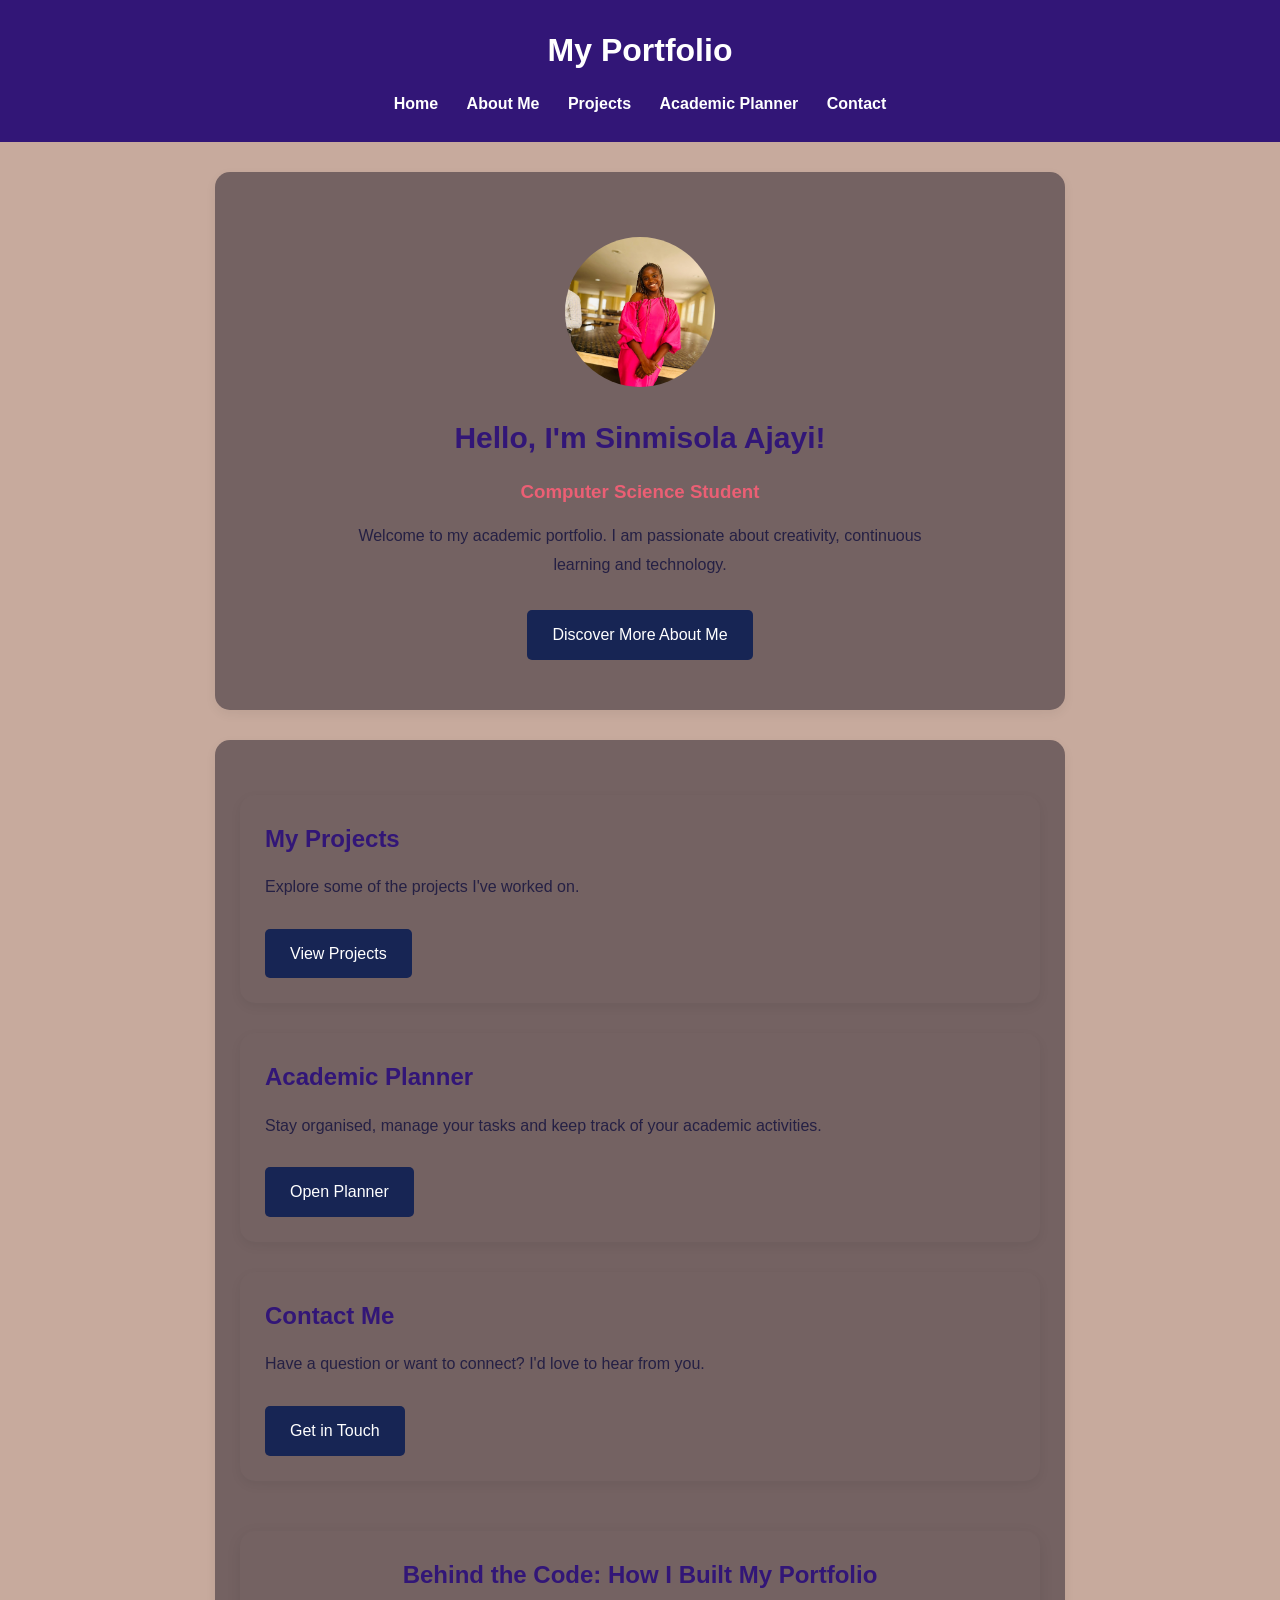
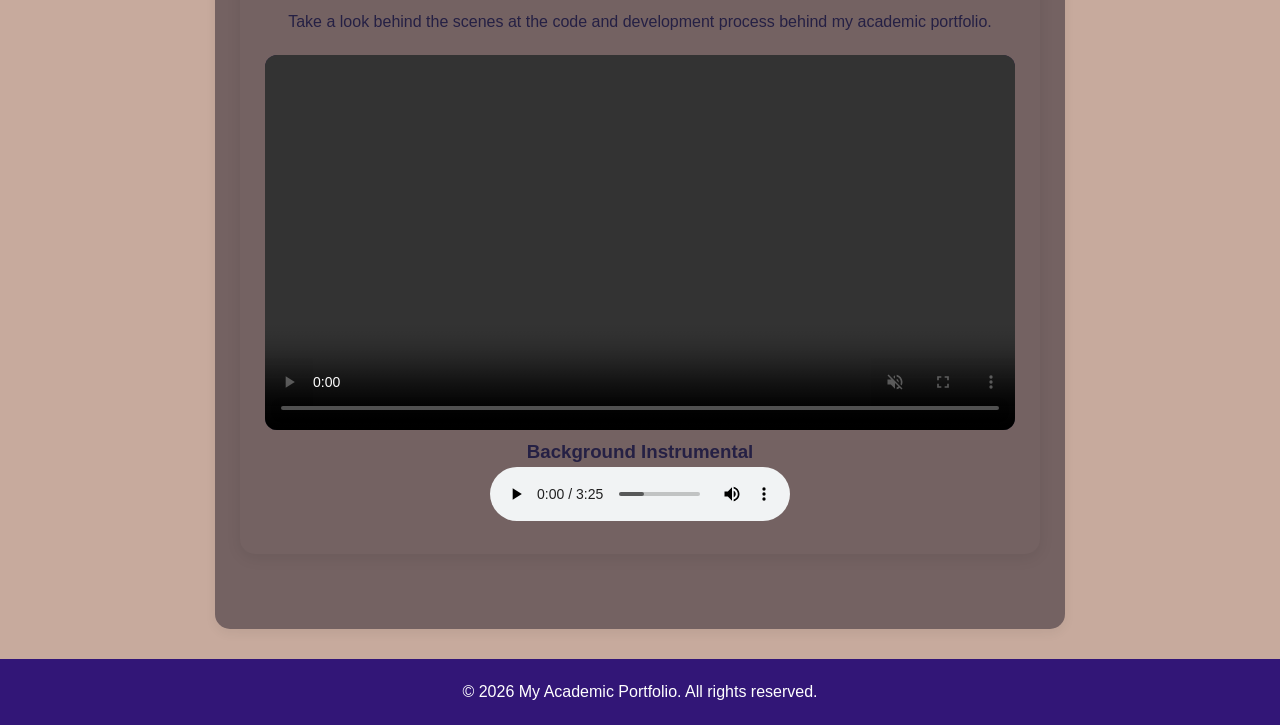
==== index.html @ 98735dd1 "Add files via upload Upload personal academic portfolio website" ====
<!DOCTYPE html>
<html lang="en">
    <head>
        <meta charset="UTF-8">
        <meta name="viewport" content="width=device-width, initial-scale=1.0">
        <title>My Academic Portfolio</title>
        <link rel="stylesheet" href="style.css">
    </head>
    <body>
        <header>
            <h1>My Portfolio</h1>
            <nav>
                <a href="index.html">Home</a>
                <a href="about.html">About Me</a>
                <a href="projects.html">Projects</a>
                <a href="planner.html">Academic Planner</a>
                <a href="contact.html">Contact</a>
            </nav>
        </header>
        <main>
            <section class="hero">
                <img src="images/profile.jpeg" alt="My profile picture">
                <h2>Hello, I'm Sinmisola Ajayi!</h2>
                <h3>Computer Science Student</h3>
                <p>
                    Welcome to my academic portfolio.
                    I am passionate about creativity, continuous learning and technology.
                </p>
                <a href="about.html" class="btn">Discover More About Me</a>
            </section>

            <section>
    <section>
    <h2>My Projects</h2>
    <p>Explore some of the projects I've worked on.</p>
    <a href="projects.html" class="btn">View Projects</a>
</section>

<section>
    <h2>Academic Planner</h2>
    <p>Stay organised, manage your tasks and keep track of your academic activities.</p>
    <a href="planner.html" class="btn">Open Planner</a>
</section>

<section>
    <h2>Contact Me</h2>
    <p>Have a question or want to connect? I'd love to hear from you.</p>
    <a href="contact.html" class="btn">Get in Touch</a>
</section>

            <section class="media-section">
    <h2>Behind the Code: How I Built My Portfolio</h2>

    <p>
        Take a look behind the scenes at the code and development process behind my academic portfolio.
    </p>

    <video controls muted width="100%">
        <source src="videos/video.mp4" type="video/mp4">
        Your browser does not support video playback.
    </video>

    <h3>Background Instrumental</h3>

<audio controls>
    <source src="audio/music.mp3" type="audio/mpeg">
    Your browser does not support audio playback.
</audio>

</section>

        </main>

        <footer>
            <p>&copy; 2026 My Academic Portfolio. All rights reserved.</p>
        </footer>
    </body>
</html>
---- style.css ----
/* General page styling */

:root {
    --primary: #321677;
    --secondary: #eb5f74;
    --accent: #ffbe55;
    --background: #c7aa9d;
    --dark: #252044;
    --white: #746262;
}

* {
    margin: 0;
    padding: 0;
    box-sizing: border-box;
}

body {
    font-family: Arial, sans-serif;
    background-color: var(--background);
    color: var(--dark);
    line-height: 1.6;
}

/* Header styling */

header {
    background-color: var(--primary);
    color: white;
    padding: 25px;
    text-align: center;
}

header h1 {
    margin-bottom: 15px;
}

/* Navigation styling */

nav a {
    color: white;
    text-decoration: none;
    margin: 0 12px;
    font-weight: bold;
}

nav a:hover {
    color: #93c5fd;
}

/* Main content styling */

main {
    width: 85%;
    margin: 30px auto;
}

section {
    background-color: white;
    padding: 30px;
    margin-bottom: 20px;
    border-radius: 10px;
}

/* Hero section */

.hero {
    text-align: center;
    padding: 50px 20px;
}

.hero img {
    width: 150px;
    height: 150px;
    border-radius: 50%;
    object-fit: cover;
    margin-bottom: 20px;
}

.hero h2 {
    color: var(--primary);
    font-size: 30px;
}

.hero h3 {
    color: var(--secondary);
    margin: 10px 0;
}

.hero p {
    max-width: 600px;
    margin: 15px auto;
}

.btn {
    display: inline-block;
    background-color: #172554;
    color: white;
    padding: 12px 25px;
    text-decoration: none;
    border-radius: 5px;
    margin-top: 15px;
}

.btn:hover {
    background-color: #4f46e5;
}

/* About page styling */

section ul {
    padding-left: 25px;
}

section li {
    margin-bottom: 10px;
}

section img {
    border-radius: 15px;
    margin: 15px 0;
}

/* About Me page improvements */

section h2 {
    color: var(--primary);
    margin-bottom: 15px;
}

section p {
    margin-bottom: 12px;
}

section li {
    padding: 5px;
}

section li::marker {
    color: var(--secondary);
}

/* Projects page */

.projects-container {
    display: grid;
    grid-template-columns: repeat(3, 1fr);
    gap: 20px;
}

.project-card {
    background-color: var(--white);
    padding: 25px;
    border-radius: 15px;
    border: 2px solid #eee5ff;
    transition: transform 0.3s ease;
}

.project-card h3 {
    color: var(--primary);
    margin-bottom: 15px;
}

.project-card p {
    margin-bottom: 20px;
}

.project-card a {
    display: inline-block;
    background-color: var(--secondary);
    color: white;
    text-decoration: none;
    padding: 10px 18px;
    border-radius: 8px;
}

.project-card:hover {
    transform: translateY(-8px);
    box-shadow: 0 8px 20px rgba(0, 0, 0, 0.15);
}

@media (max-width: 768px) {

    .projects-container {
        grid-template-columns: 1fr;
    }

    nav a {
        display: inline-block;
        margin: 5px;
    }

    main {
        width: 95%;
    }

}

/* Academic Planner */

.planner-input {
    display: flex;
    gap: 10px;
    margin: 25px 0;
}

.planner-input input {
    flex: 1;
    padding: 12px;
    border: 2px solid #eee5ff;
    border-radius: 8px;
    font-size: 16px;
}

.planner-input button {
    background-color: var(--primary);
    color: white;
    border: none;
    padding: 12px 20px;
    border-radius: 8px;
    cursor: pointer;
}

.planner-input button:hover {
    background-color: var(--secondary);
}

#taskList {
    list-style: none;
}

#taskList li {
    background-color: #fff0f3;
    padding: 15px;
    margin-bottom: 10px;
    border-radius: 8px;
}

/* Completed tasks */

.completed {
    text-decoration: line-through;
    opacity: 0.5;
    background-color: #d1fae5 !important;
}

.delete-btn {
    background-color: #ff6b81;
    color: white;
    border: none;
    padding: 7px 12px;
    border-radius: 5px;
    cursor: pointer;
    margin-left: 15px;
}

.delete-btn:hover {
    background-color: #e63950;
}

/* Contact form styling */

#contactForm {
    display: flex;
    flex-direction: column;
    gap: 12px;
    margin-top: 25px;
}

#contactForm input,
#contactForm textarea {
    padding: 12px;
    border: 2px solid #eee5ff;
    border-radius: 8px;
    font-size: 15px;
    font-family: Arial, sans-serif;
}

#contactForm textarea {
    min-height: 120px;
    resize: vertical;
}

#contactForm button {
    background-color: var(--primary);
    color: white;
    border: none;
    padding: 14px;
    border-radius: 8px;
    cursor: pointer;
    font-size: 16px;
}

#contactForm button:hover {
    background-color: var(--secondary);
}

/* Footer styling */

footer {
    background-color: var(--primary);
    color: white;
    text-align: center;
    padding: 20px;
}

/* Mobile responsiveness */

@media (max-width: 600px) {

    header h1 {
        font-size: 28px;
    }

    nav {
        display: flex;
        flex-direction: column;
        align-items: center;
        gap: 12px;
    }

    nav a {
        font-size: 16px;
    }

}

/* Academic timetable styling */

.timetable {
    margin: 40px auto;
    padding: 20px;
    max-width: 900px;
}

.timetable h2 {
    text-align: center;
    color: var(--primary);
    margin-bottom: 20px;
}

.timetable table {
    width: 100%;
    border-collapse: collapse;
    background-color: var(--white);
}

.timetable th,
.timetable td {
    border: 1px solid #ddd;
    padding: 15px;
    text-align: center;
}

.timetable th {
    background-color: var(--primary);
    color: white;
}

.timetable tr:nth-child(even) {
    background-color: var(--background);
}

.timetable tr:hover {
    background-color: #f0eaff;
}

/* Button hover effects */

button,
.btn {
    transition: all 0.3s ease;
}

button:hover,
.btn:hover {
    transform: translateY(-3px);
    opacity: 0.85;
}

/* Navigation hover effect */

nav a {
    transition: color 0.3s ease;
}

nav a:hover {
    color: var(--secondary);
}

/* Heading animation */

@keyframes fadeIn {
    from {
        opacity: 0;
        transform: translateY(20px);
    }

    to {
        opacity: 1;
        transform: translateY(0);
    }
}

.hero h2 {
    animation: fadeIn 1.2s ease-in-out;
}

/* Task checkbox styling */

#taskList li {
    display: flex;
    align-items: center;
    gap: 12px;
}

#taskList input[type="checkbox"] {
    width: 18px;
    height: 18px;
    cursor: pointer;
    accent-color: var(--primary);
    flex-shrink: 0;
}

#taskList li span {
    flex: 1;
}

#taskList li.completed span {
    text-decoration: line-through;
    opacity: 0.6;
}

/* Multimedia section */

.media-section {
    max-width: 800px;
    margin: 50px auto;
    padding: 25px;
    text-align: center;
    background-color: var(--white);
    border-radius: 15px;
    box-shadow: 0 4px 15px rgba(0, 0, 0, 0.08);
}

.media-section h2 {
    color: var(--primary);
    margin-bottom: 15px;
}

.media-section p {
    margin-bottom: 20px;
    line-height: 1.6;
}

.media-section video {
    width: 100%;
    max-height: 450px;
    border-radius: 12px;
    background-color: var(--dark);
}

.project-card img {
    width: 100%;
    height: 200px;
    object-fit: cover;
    border-radius: 10px;
    margin-bottom: 15px;
}

.project-preview {
    text-align: center;
    margin: 30px auto;
    max-width: 850px;
}

.project-preview img {
    width: 100%;
    height: auto;
    border-radius: 15px;
    box-shadow: 0 5px 15px rgba(0, 0, 0, 0.12);
}

.project-preview {
    text-align: center;
    margin: 30px auto;
    max-width: 850px;
}

.project-preview img {
    width: 100%;
    height: auto;
    border-radius: 15px;
    box-shadow: 0 5px 15px rgba(0, 0, 0, 0.12);
}

main section {
    max-width: 850px;
    margin: 30px auto;
    padding: 25px;
    background-color: var(--white);
    border-radius: 15px;
    box-shadow: 0 4px 12px rgba(0, 0, 0, 0.06);
}

main section h2 {
    color: var(--primary);
    margin-bottom: 15px;
}

main section p,
main section li {
    line-height: 1.8;
}
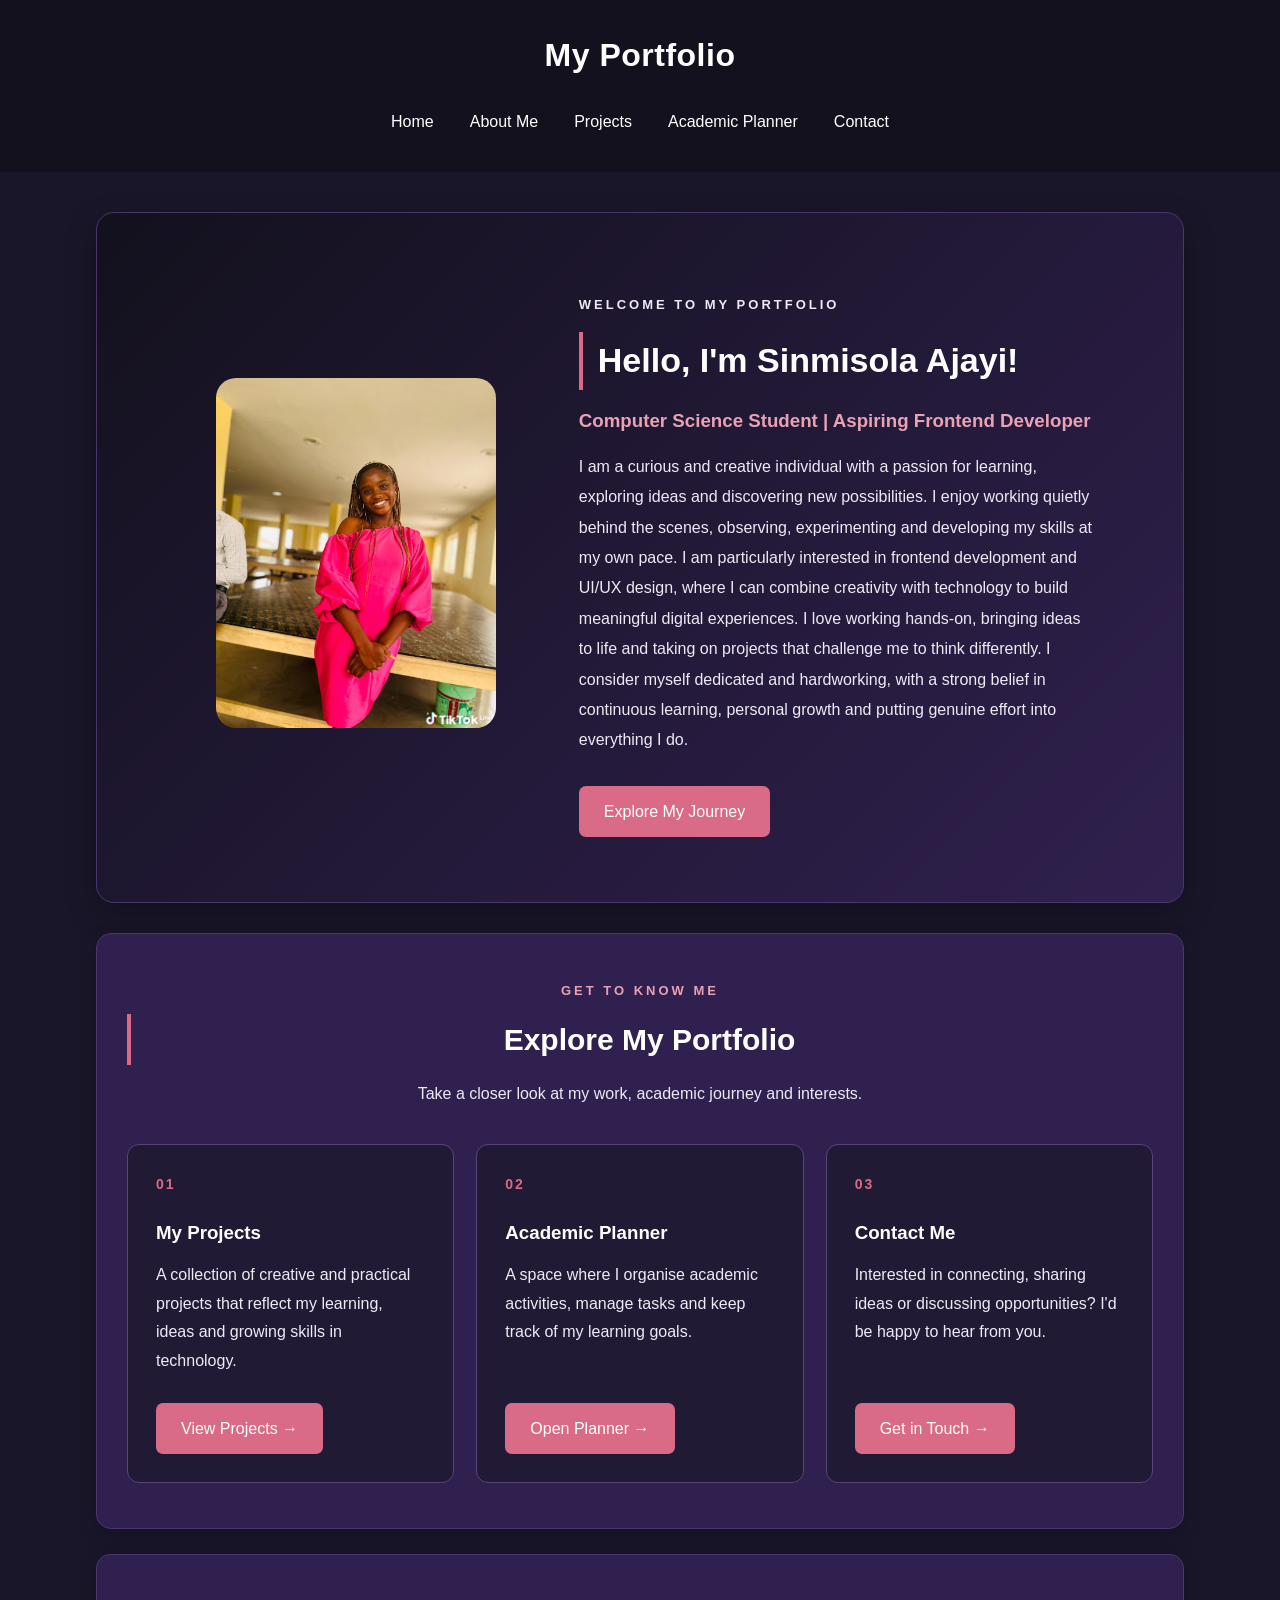
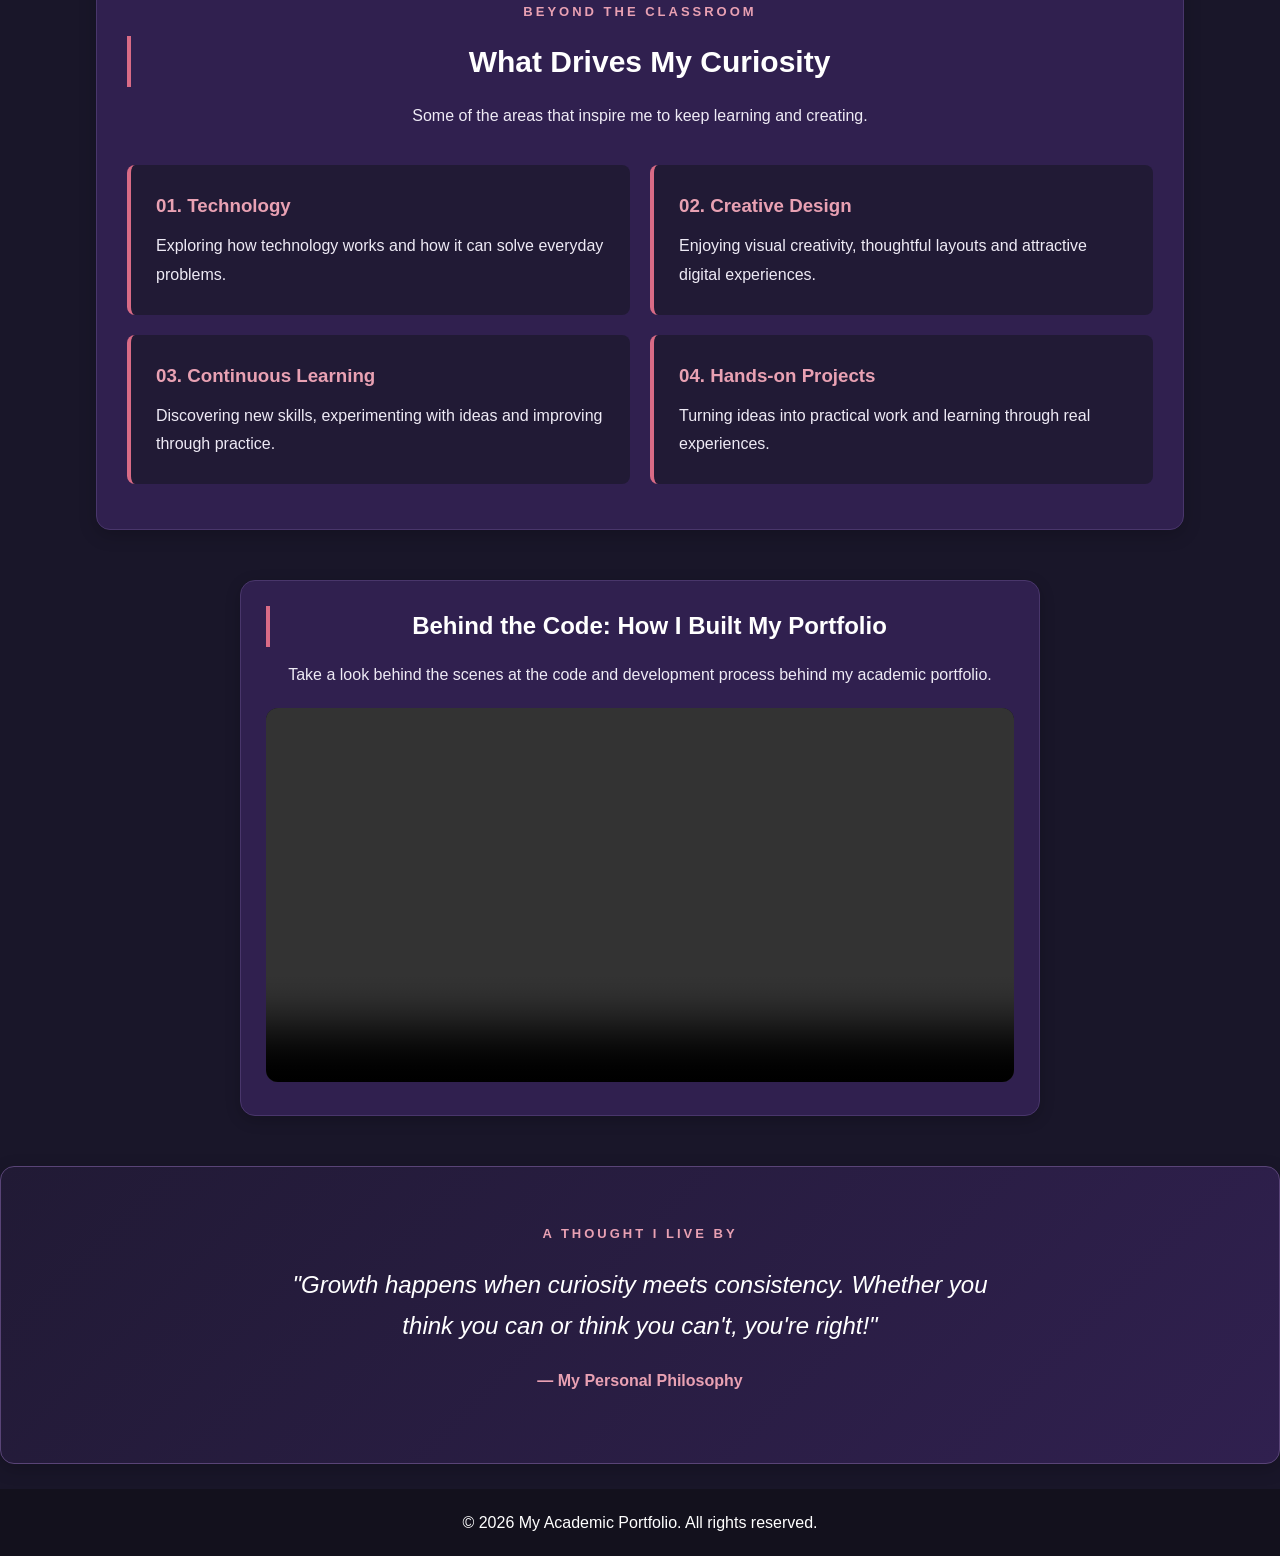
==== commit 20885b8d: "Add files via upload" ====
--- a/index.html
+++ b/index.html
@@ -18,34 +18,109 @@
             </nav>
         </header>
         <main>
-            <section class="hero">
-                <img src="images/profile.jpeg" alt="My profile picture">
-                <h2>Hello, I'm Sinmisola Ajayi!</h2>
-                <h3>Computer Science Student</h3>
-                <p>
-                    Welcome to my academic portfolio.
-                    I am passionate about creativity, continuous learning and technology.
-                </p>
-                <a href="about.html" class="btn">Discover More About Me</a>
-            </section>
+            
+<section class="hero">
+    <div class="hero-image">
+        <img src="images/profile.jpeg" alt="Profile picture of Sinmisola Ajayi">
+    </div>
 
-            <section>
-    <section>
-    <h2>My Projects</h2>
-    <p>Explore some of the projects I've worked on.</p>
-    <a href="projects.html" class="btn">View Projects</a>
+    <div class="hero-content">
+        <p class="intro-label">WELCOME TO MY PORTFOLIO</p>
+
+        <h2>Hello, I'm Sinmisola Ajayi!</h2>
+
+        <h3>Computer Science Student | Aspiring Frontend Developer</h3>
+
+        <p>
+            I am a curious and creative individual with a passion for learning,
+            exploring ideas and discovering new possibilities. I enjoy working
+            quietly behind the scenes, observing, experimenting and developing
+            my skills at my own pace. I am particularly interested in frontend
+            development and UI/UX design, where I can combine creativity with
+            technology to build meaningful digital experiences. I love working
+            hands-on, bringing ideas to life and taking on projects that
+            challenge me to think differently. I consider myself dedicated
+            and hardworking, with a strong belief in continuous learning,
+            personal growth and putting genuine effort into everything I do.
+        </p>
+
+        <a href="about.html" class="btn">Explore My Journey</a>
+    </div>
 </section>
 
-<section>
-    <h2>Academic Planner</h2>
-    <p>Stay organised, manage your tasks and keep track of your academic activities.</p>
-    <a href="planner.html" class="btn">Open Planner</a>
+
+<section class="discover-section">
+    <div class="section-heading">
+        <p class="intro-label">GET TO KNOW ME</p>
+        <h2>Explore My Portfolio</h2>
+        <p>Take a closer look at my work, academic journey and interests.</p>
+    </div>
+
+    <div class="discover-container">
+
+        <div class="discover-card">
+            <span class="card-number">01</span>
+            <h3>My Projects</h3>
+            <p>
+                A collection of creative and practical projects that reflect
+                my learning, ideas and growing skills in technology.
+            </p>
+            <a href="projects.html" class="btn">View Projects →</a>
+        </div>
+
+        <div class="discover-card">
+            <span class="card-number">02</span>
+            <h3>Academic Planner</h3>
+            <p>
+                A space where I organise academic activities, manage tasks
+                and keep track of my learning goals.
+            </p>
+            <a href="planner.html" class="btn">Open Planner →</a>
+        </div>
+
+        <div class="discover-card">
+            <span class="card-number">03</span>
+            <h3>Contact Me</h3>
+            <p>
+                Interested in connecting, sharing ideas or discussing
+                opportunities? I'd be happy to hear from you.
+            </p>
+            <a href="contact.html" class="btn">Get in Touch →</a>
+        </div>
+
+    </div>
 </section>
 
-<section>
-    <h2>Contact Me</h2>
-    <p>Have a question or want to connect? I'd love to hear from you.</p>
-    <a href="contact.html" class="btn">Get in Touch</a>
+<section class="interests-section">
+    <div class="section-heading">
+        <p class="intro-label">BEYOND THE CLASSROOM</p>
+        <h2>What Drives My Curiosity</h2>
+        <p>Some of the areas that inspire me to keep learning and creating.</p>
+    </div>
+
+    <div class="interests-container">
+
+        <div class="interest-item">
+            <h3>01. Technology</h3>
+            <p>Exploring how technology works and how it can solve everyday problems.</p>
+        </div>
+
+        <div class="interest-item">
+            <h3>02. Creative Design</h3>
+            <p>Enjoying visual creativity, thoughtful layouts and attractive digital experiences.</p>
+        </div>
+
+        <div class="interest-item">
+            <h3>03. Continuous Learning</h3>
+            <p>Discovering new skills, experimenting with ideas and improving through practice.</p>
+        </div>
+
+        <div class="interest-item">
+            <h3>04. Hands-on Projects</h3>
+            <p>Turning ideas into practical work and learning through real experiences.</p>
+        </div>
+
+    </div>
 </section>
 
             <section class="media-section">
@@ -60,16 +135,19 @@
         Your browser does not support video playback.
     </video>
 
-    <h3>Background Instrumental</h3>
-
-<audio controls>
-    <source src="audio/music.mp3" type="audio/mpeg">
-    Your browser does not support audio playback.
-</audio>
-
 </section>
 
         </main>
+
+<section class="quote-section">
+    <p class="intro-label">A THOUGHT I LIVE BY</p>
+
+    <blockquote>
+        "Growth happens when curiosity meets consistency. Whether you think you can or think you can't, you're right!"
+    </blockquote>
+
+    <p class="quote-author">— My Personal Philosophy</p>
+</section>
 
         <footer>
             <p>&copy; 2026 My Academic Portfolio. All rights reserved.</p>
--- a/style.css
+++ b/style.css
@@ -1,12 +1,13 @@
-/* General page styling */
+
+/* COLOUR VARIABLES AND GENERAL STYLE */
 
 :root {
-    --primary: #321677;
-    --secondary: #eb5f74;
-    --accent: #ffbe55;
-    --background: #c7aa9d;
-    --dark: #252044;
-    --white: #746262;
+    --primary: #30204f;
+    --secondary: #d96b86;
+    --accent: #c7b8a3;
+    --background: #191629;
+    --dark: #13111d;
+    --white: #ffffff;
 }
 
 * {
@@ -16,104 +17,89 @@
 }
 
 body {
-    font-family: Arial, sans-serif;
+    font-family: "Segoe UI", Arial, sans-serif;
     background-color: var(--background);
-    color: var(--dark);
-    line-height: 1.6;
-}
-
-/* Header styling */
+    color: var(--white);
+    line-height: 1.7;
+}
+
+/*  HEADER AND NAVIGATION */
 
 header {
+    background-color: var(--dark);
+    color: var(--white);
+    padding: 28px 20px;
+    text-align: center;
+}
+
+header h1 {
+    margin-bottom: 18px;
+    letter-spacing: 0.5px;
+}
+
+nav {
+    display: flex;
+    justify-content: center;
+    align-items: center;
+    flex-wrap: wrap;
+    gap: 12px;
+}
+
+nav a {
+    color: var(--white);
+    text-decoration: none;
+    font-weight: 500;
+    padding: 8px 12px;
+    border-radius: 6px;
+    transition: 0.3s ease;
+}
+
+nav a:hover {
+    color: var(--white);
     background-color: var(--primary);
-    color: white;
-    padding: 25px;
-    text-align: center;
-}
-
-header h1 {
-    margin-bottom: 15px;
-}
-
-/* Navigation styling */
-
-nav a {
-    color: white;
-    text-decoration: none;
-    margin: 0 12px;
-    font-weight: bold;
-}
-
-nav a:hover {
-    color: #93c5fd;
-}
-
-/* Main content styling */
+}
+
+/* MAIN CONTENT AND GENERAL SECTIONS */
 
 main {
     width: 85%;
-    margin: 30px auto;
+    max-width: 1150px;
+    margin: 40px auto;
 }
 
 section {
-    background-color: white;
+    background-color: var(--primary);
+    color: var(--white);
     padding: 30px;
-    margin-bottom: 20px;
-    border-radius: 10px;
-}
-
-/* Hero section */
-
-.hero {
-    text-align: center;
-    padding: 50px 20px;
-}
-
-.hero img {
-    width: 150px;
-    height: 150px;
-    border-radius: 50%;
-    object-fit: cover;
-    margin-bottom: 20px;
-}
-
-.hero h2 {
-    color: var(--primary);
-    font-size: 30px;
-}
-
-.hero h3 {
-    color: var(--secondary);
-    margin: 10px 0;
-}
-
-.hero p {
-    max-width: 600px;
-    margin: 15px auto;
-}
-
-.btn {
-    display: inline-block;
-    background-color: #172554;
-    color: white;
-    padding: 12px 25px;
-    text-decoration: none;
-    border-radius: 5px;
-    margin-top: 15px;
-}
-
-.btn:hover {
-    background-color: #4f46e5;
-}
-
-/* About page styling */
+    margin-bottom: 25px;
+    border-radius: 14px;
+    border: 1px solid #49366b;
+    box-shadow: 0 5px 18px rgba(0, 0, 0, 0.2);
+}
+
+section h2,
+section h3 {
+    color: var(--white);
+    margin-bottom: 15px;
+}
+
+section p {
+    color: #eeeaf5;
+    margin-bottom: 12px;
+    line-height: 1.8;
+}
 
 section ul {
     padding-left: 25px;
 }
 
 section li {
+    padding: 5px;
     margin-bottom: 10px;
+}
+
+section li::marker {
+    color: var(--secondary);
 }
 
 section img {
@@ -121,343 +107,106 @@
     margin: 15px 0;
 }
 
-/* About Me page improvements */
-
-section h2 {
-    color: var(--primary);
-    margin-bottom: 15px;
-}
-
-section p {
+/* HOMEPAGE INTRODUCTION / HERO */
+
+.hero {
+    display: flex;
+    align-items: center;
+    justify-content: center;
+    gap: 50px;
+    padding: 65px 8%;
+    text-align: left;
+    background: linear-gradient(135deg, #13111d, #30204f);
+    color: var(--white);
+    border-radius: 18px;
+    box-shadow: 0 10px 30px rgba(0, 0, 0, 0.25);
+}
+
+.hero-image {
+    flex: 1;
+    text-align: center;
+}
+
+.hero img {
+    width: 280px;
+    height: 350px;
+    border-radius: 20px;
+    object-fit: cover;
+}
+
+.hero-content {
+    flex: 1.5;
+    max-width: 650px;
+}
+
+.intro-label {
+    color: #e9a1b3;
+    font-size: 13px;
+    font-weight: bold;
+    letter-spacing: 3px;
     margin-bottom: 12px;
 }
 
-section li {
-    padding: 5px;
-}
-
-section li::marker {
-    color: var(--secondary);
-}
-
-/* Projects page */
+.hero h2 {
+    color: var(--white);
+    font-size: 34px;
+    animation: fadeIn 1.2s ease-in-out;
+}
+
+.hero h3 {
+    color: #e9a1b3;
+    margin: 10px 0;
+}
+
+.hero p {
+    color: #eeeaf5;
+    line-height: 1.9;
+    margin: 15px 0;
+}
+
+/* BUTTONS */
+
+.btn {
+    display: inline-block;
+    background-color: var(--secondary);
+    color: var(--white);
+    padding: 12px 25px;
+    text-decoration: none;
+    border-radius: 7px;
+    margin-top: 15px;
+    transition: 0.3s ease;
+}
+
+.btn:hover {
+    background-color: #b94f70;
+    transform: translateY(-3px);
+}
+
+/* ABOUT PAGE */
+
+section img {
+    max-width: 100%;
+    height: auto;
+}
+
+/* PROJECTS PAGE */
 
 .projects-container {
     display: grid;
-    grid-template-columns: repeat(3, 1fr);
-    gap: 20px;
+    grid-template-columns: repeat(3, minmax(0, 1fr));
+    gap: 25px;
+    align-items: stretch;
 }
 
 .project-card {
-    background-color: var(--white);
+    background-color: var(--primary);
+    color: var(--white);
     padding: 25px;
     border-radius: 15px;
-    border: 2px solid #eee5ff;
-    transition: transform 0.3s ease;
-}
-
-.project-card h3 {
-    color: var(--primary);
-    margin-bottom: 15px;
-}
-
-.project-card p {
-    margin-bottom: 20px;
-}
-
-.project-card a {
-    display: inline-block;
-    background-color: var(--secondary);
-    color: white;
-    text-decoration: none;
-    padding: 10px 18px;
-    border-radius: 8px;
-}
-
-.project-card:hover {
-    transform: translateY(-8px);
-    box-shadow: 0 8px 20px rgba(0, 0, 0, 0.15);
-}
-
-@media (max-width: 768px) {
-
-    .projects-container {
-        grid-template-columns: 1fr;
-    }
-
-    nav a {
-        display: inline-block;
-        margin: 5px;
-    }
-
-    main {
-        width: 95%;
-    }
-
-}
-
-/* Academic Planner */
-
-.planner-input {
-    display: flex;
-    gap: 10px;
-    margin: 25px 0;
-}
-
-.planner-input input {
-    flex: 1;
-    padding: 12px;
-    border: 2px solid #eee5ff;
-    border-radius: 8px;
-    font-size: 16px;
-}
-
-.planner-input button {
-    background-color: var(--primary);
-    color: white;
-    border: none;
-    padding: 12px 20px;
-    border-radius: 8px;
-    cursor: pointer;
-}
-
-.planner-input button:hover {
-    background-color: var(--secondary);
-}
-
-#taskList {
-    list-style: none;
-}
-
-#taskList li {
-    background-color: #fff0f3;
-    padding: 15px;
-    margin-bottom: 10px;
-    border-radius: 8px;
-}
-
-/* Completed tasks */
-
-.completed {
-    text-decoration: line-through;
-    opacity: 0.5;
-    background-color: #d1fae5 !important;
-}
-
-.delete-btn {
-    background-color: #ff6b81;
-    color: white;
-    border: none;
-    padding: 7px 12px;
-    border-radius: 5px;
-    cursor: pointer;
-    margin-left: 15px;
-}
-
-.delete-btn:hover {
-    background-color: #e63950;
-}
-
-/* Contact form styling */
-
-#contactForm {
+    border: 1px solid #594477;
     display: flex;
     flex-direction: column;
-    gap: 12px;
-    margin-top: 25px;
-}
-
-#contactForm input,
-#contactForm textarea {
-    padding: 12px;
-    border: 2px solid #eee5ff;
-    border-radius: 8px;
-    font-size: 15px;
-    font-family: Arial, sans-serif;
-}
-
-#contactForm textarea {
-    min-height: 120px;
-    resize: vertical;
-}
-
-#contactForm button {
-    background-color: var(--primary);
-    color: white;
-    border: none;
-    padding: 14px;
-    border-radius: 8px;
-    cursor: pointer;
-    font-size: 16px;
-}
-
-#contactForm button:hover {
-    background-color: var(--secondary);
-}
-
-/* Footer styling */
-
-footer {
-    background-color: var(--primary);
-    color: white;
-    text-align: center;
-    padding: 20px;
-}
-
-/* Mobile responsiveness */
-
-@media (max-width: 600px) {
-
-    header h1 {
-        font-size: 28px;
-    }
-
-    nav {
-        display: flex;
-        flex-direction: column;
-        align-items: center;
-        gap: 12px;
-    }
-
-    nav a {
-        font-size: 16px;
-    }
-
-}
-
-/* Academic timetable styling */
-
-.timetable {
-    margin: 40px auto;
-    padding: 20px;
-    max-width: 900px;
-}
-
-.timetable h2 {
-    text-align: center;
-    color: var(--primary);
-    margin-bottom: 20px;
-}
-
-.timetable table {
-    width: 100%;
-    border-collapse: collapse;
-    background-color: var(--white);
-}
-
-.timetable th,
-.timetable td {
-    border: 1px solid #ddd;
-    padding: 15px;
-    text-align: center;
-}
-
-.timetable th {
-    background-color: var(--primary);
-    color: white;
-}
-
-.timetable tr:nth-child(even) {
-    background-color: var(--background);
-}
-
-.timetable tr:hover {
-    background-color: #f0eaff;
-}
-
-/* Button hover effects */
-
-button,
-.btn {
-    transition: all 0.3s ease;
-}
-
-button:hover,
-.btn:hover {
-    transform: translateY(-3px);
-    opacity: 0.85;
-}
-
-/* Navigation hover effect */
-
-nav a {
-    transition: color 0.3s ease;
-}
-
-nav a:hover {
-    color: var(--secondary);
-}
-
-/* Heading animation */
-
-@keyframes fadeIn {
-    from {
-        opacity: 0;
-        transform: translateY(20px);
-    }
-
-    to {
-        opacity: 1;
-        transform: translateY(0);
-    }
-}
-
-.hero h2 {
-    animation: fadeIn 1.2s ease-in-out;
-}
-
-/* Task checkbox styling */
-
-#taskList li {
-    display: flex;
-    align-items: center;
-    gap: 12px;
-}
-
-#taskList input[type="checkbox"] {
-    width: 18px;
-    height: 18px;
-    cursor: pointer;
-    accent-color: var(--primary);
-    flex-shrink: 0;
-}
-
-#taskList li span {
-    flex: 1;
-}
-
-#taskList li.completed span {
-    text-decoration: line-through;
-    opacity: 0.6;
-}
-
-/* Multimedia section */
-
-.media-section {
-    max-width: 800px;
-    margin: 50px auto;
-    padding: 25px;
-    text-align: center;
-    background-color: var(--white);
-    border-radius: 15px;
-    box-shadow: 0 4px 15px rgba(0, 0, 0, 0.08);
-}
-
-.media-section h2 {
-    color: var(--primary);
-    margin-bottom: 15px;
-}
-
-.media-section p {
-    margin-bottom: 20px;
-    line-height: 1.6;
-}
-
-.media-section video {
-    width: 100%;
-    max-height: 450px;
-    border-radius: 12px;
-    background-color: var(--dark);
+    transition: transform 0.3s ease, box-shadow 0.3s ease;
 }
 
 .project-card img {
@@ -468,6 +217,40 @@
     margin-bottom: 15px;
 }
 
+.project-card h3 {
+    color: var(--white);
+    margin-bottom: 15px;
+}
+
+.project-card p {
+    color: #eeeaf5;
+    margin-bottom: 20px;
+    line-height: 1.7;
+}
+
+.project-card a {
+    display: inline-block;
+    background-color: var(--secondary);
+    color: var(--white);
+    text-decoration: none;
+    padding: 10px 18px;
+    border-radius: 8px;
+    text-align: center;
+    margin-top: auto;
+    transition: 0.3s ease;
+}
+
+.project-card a:hover {
+    background-color: #b94f70;
+}
+
+.project-card:hover {
+    transform: translateY(-6px);
+    box-shadow: 0 8px 20px rgba(0, 0, 0, 0.25);
+}
+
+/* PROJECT DETAIL PAGES */
+
 .project-preview {
     text-align: center;
     margin: 30px auto;
@@ -478,37 +261,892 @@
     width: 100%;
     height: auto;
     border-radius: 15px;
-    box-shadow: 0 5px 15px rgba(0, 0, 0, 0.12);
-}
+    box-shadow: 0 5px 15px rgba(0, 0, 0, 0.2);
+}
+
+/* ACADEMIC PLANNER */
+
+.planner-input {
+    display: flex;
+    gap: 10px;
+    margin: 25px 0;
+}
+
+.planner-input input {
+    flex: 1;
+    min-width: 0;
+    padding: 12px;
+    border: 2px solid #594477;
+    border-radius: 8px;
+    font-size: 16px;
+}
+
+.planner-input button {
+    background-color: var(--secondary);
+    color: var(--white);
+    border: none;
+    padding: 12px 20px;
+    border-radius: 8px;
+    cursor: pointer;
+}
+
+.planner-input button:hover {
+    background-color: #b94f70;
+}
+
+#taskList {
+    list-style: none;
+}
+
+#taskList li {
+    display: flex;
+    align-items: center;
+    gap: 12px;
+    background-color: #40335a;
+    color: var(--white);
+    padding: 15px;
+    margin-bottom: 10px;
+    border-radius: 8px;
+}
+
+#taskList input[type="checkbox"] {
+    width: 18px;
+    height: 18px;
+    cursor: pointer;
+    accent-color: var(--secondary);
+    flex-shrink: 0;
+}
+
+#taskList li span {
+    flex: 1;
+}
+
+#taskList li.completed {
+    opacity: 0.6;
+}
+
+#taskList li.completed span {
+    text-decoration: line-through;
+}
+
+.delete-btn {
+    background-color: var(--secondary);
+    color: var(--white);
+    border: none;
+    padding: 7px 12px;
+    border-radius: 5px;
+    cursor: pointer;
+    margin-left: 15px;
+}
+
+.delete-btn:hover {
+    background-color: #b94f70;
+}
+
+/* ACADEMIC TIMETABLE */
+
+.timetable {
+    margin: 40px auto;
+    padding: 20px;
+    max-width: 900px;
+}
+
+.timetable h2 {
+    text-align: center;
+    color: var(--white);
+    margin-bottom: 20px;
+}
+
+.timetable table {
+    width: 100%;
+    border-collapse: collapse;
+    background-color: var(--primary);
+    color: var(--white);
+}
+
+.timetable th,
+.timetable td {
+    border: 1px solid #594477;
+    padding: 15px;
+    text-align: center;
+}
+
+.timetable th {
+    background-color: var(--dark);
+    color: var(--white);
+}
+
+.timetable tr:nth-child(even) {
+    background-color: #40335a;
+}
+
+.timetable tr:hover {
+    background-color: #594477;
+}
+
+/* CONTACT FORM */
+
+#contactForm {
+    display: flex;
+    flex-direction: column;
+    gap: 12px;
+    margin-top: 25px;
+}
+
+#contactForm input,
+#contactForm textarea {
+    padding: 12px;
+    border: 2px solid #594477;
+    border-radius: 8px;
+    font-size: 15px;
+    font-family: Arial, sans-serif;
+    background-color: #f8f7fb;
+    color: var(--dark);
+}
+
+#contactForm textarea {
+    min-height: 120px;
+    resize: vertical;
+}
+
+#contactForm button {
+    background-color: var(--secondary);
+    color: var(--white);
+    border: none;
+    padding: 14px;
+    border-radius: 8px;
+    cursor: pointer;
+    font-size: 16px;
+}
+
+#contactForm button:hover {
+    background-color: #b94f70;
+}
+
+/* MULTIMEDIA SECTION */
+
+.media-section {
+    max-width: 800px;
+    margin: 50px auto;
+    padding: 25px;
+    text-align: center;
+    background-color: var(--primary);
+    color: var(--white);
+    border-radius: 15px;
+    border: 1px solid #49366b;
+    box-shadow: 0 4px 15px rgba(0, 0, 0, 0.2);
+}
+
+.media-section h2 {
+    color: var(--white);
+    margin-bottom: 15px;
+}
+
+.media-section p {
+    color: #eeeaf5;
+    margin-bottom: 20px;
+    line-height: 1.6;
+}
+
+.media-section video {
+    width: 100%;
+    max-height: 450px;
+    border-radius: 12px;
+    background-color: var(--dark);
+}
+
+/* FOOTER */
+
+footer {
+    background-color: var(--dark);
+    color: var(--white);
+    text-align: center;
+    padding: 20px;
+}
+
+footer p {
+    margin: 0;
+}
+
+/* BUTTON AND LINK TRANSITIONS */
+
+button,
+.btn {
+    transition: all 0.3s ease;
+}
+
+/* HEADING ANIMATION */
+
+@keyframes fadeIn {
+    from {
+        opacity: 0;
+        transform: translateY(20px);
+    }
+
+    to {
+        opacity: 1;
+        transform: translateY(0);
+    }
+}
+
+/* TABLET AND MOBILE RESPONSIVENESS */
+
+@media (max-width: 900px) {
+    .projects-container {
+        grid-template-columns: repeat(2, minmax(0, 1fr));
+    }
+}
+
+@media (max-width: 768px) {
+    main {
+        width: 92%;
+    }
+
+    .hero {
+        flex-direction: column;
+        text-align: center;
+        gap: 25px;
+    }
+
+    .hero img {
+        width: 220px;
+        height: 260px;
+    }
+
+    .projects-container {
+        grid-template-columns: 1fr;
+    }
+
+    .planner-input {
+        flex-direction: column;
+    }
+
+    .timetable {
+        overflow-x: auto;
+    }
+
+    .timetable table {
+        min-width: 600px;
+    }
+}
+
+@media (max-width: 600px) {
+    header {
+        padding: 22px 15px;
+    }
+
+    header h1 {
+        font-size: 28px;
+    }
+
+    nav {
+        flex-direction: column;
+        align-items: center;
+        gap: 8px;
+    }
+
+    nav a {
+        font-size: 16px;
+    }
+
+    main {
+        width: 94%;
+        margin: 25px auto;
+    }
+
+    section {
+        padding: 22px;
+    }
+
+    .hero h2 {
+        font-size: 27px;
+    }
+
+    .project-card {
+        padding: 20px;
+    }
+
+    #taskList li {
+        flex-wrap: wrap;
+    }
+}
+
+/* HOMEPAGE DISCOVER CARDS */
+
+.discover-section {
+    background-color: var(--primary);
+    padding: 45px 30px;
+    border-radius: 15px;
+    margin-top: 30px;
+}
+
+.section-heading {
+    text-align: center;
+    margin-bottom: 35px;
+}
+
+.section-heading h2 {
+    font-size: 30px;
+}
+
+.discover-container {
+    display: grid;
+    grid-template-columns: repeat(3, 1fr);
+    gap: 22px;
+}
+
+.discover-card {
+    background-color: #211a35;
+    border: 1px solid #594477;
+    border-radius: 12px;
+    padding: 28px;
+    display: flex;
+    flex-direction: column;
+    transition: 0.3s ease;
+}
+
+.discover-card:hover {
+    transform: translateY(-8px);
+    border-color: var(--secondary);
+}
+
+.card-number {
+    color: var(--secondary);
+    font-size: 14px;
+    font-weight: bold;
+    letter-spacing: 2px;
+    margin-bottom: 20px;
+}
+
+.discover-card h3 {
+    margin-bottom: 12px;
+}
+
+.discover-card p {
+    flex-grow: 1;
+}
+
+.discover-card .btn {
+    align-self: flex-start;
+}
+
+@media (max-width: 768px) {
+    .discover-container {
+        grid-template-columns: 1fr;
+    }
+}
+
+/* PERSONAL INTERESTS SECTION */
+
+.interests-section {
+    padding: 45px 30px;
+}
+
+.interests-container {
+    display: grid;
+    grid-template-columns: repeat(2, 1fr);
+    gap: 20px;
+}
+
+.interest-item {
+    padding: 25px;
+    background-color: #211a35;
+    border-left: 4px solid var(--secondary);
+    border-radius: 8px;
+    transition: 0.3s ease;
+}
+
+.interest-item:hover {
+    transform: translateX(6px);
+}
+
+.interest-item h3 {
+    color: #e9a1b3;
+    margin-bottom: 10px;
+}
+
+.interest-item p {
+    margin-bottom: 0;
+}
+
+@media (max-width: 600px) {
+    .interests-container {
+        grid-template-columns: 1fr;
+    }
+}
+
+/* PERSONAL QUOTE SECTION */
+
+.quote-section {
+    text-align: center;
+    padding: 55px 35px;
+    background: linear-gradient(135deg, #211a35, #30204f);
+    border: 1px solid #594477;
+}
+
+.quote-section blockquote {
+    max-width: 750px;
+    margin: 20px auto;
+    font-size: 24px;
+    font-style: italic;
+    line-height: 1.7;
+    color: #ffffff;
+}
+
+.quote-author {
+    color: #e9a1b3;
+    font-weight: bold;
+}
+
+/* ABOUT ME PAGE */
+
+.about-intro {
+    text-align: center;
+    padding: 45px;
+}
+
+.about-intro img {
+    width: 190px;
+    height: 210px;
+    object-fit: cover;
+    border: 4px solid var(--secondary);
+    border-radius: 50%;
+    margin: 20px auto;
+    display: block;
+}
+
+.about-intro p {
+    max-width: 800px;
+    margin: 15px auto;
+    text-align: center;
+}
+
+.about-intro h2 {
+    font-size: 30px;
+}
+
+main section:not(.about-intro) h2 {
+    border-left: 4px solid var(--secondary);
+    padding-left: 15px;
+}
+
+main section ul {
+    margin-top: 15px;
+}
+
+main section li {
+    line-height: 1.8;
+}
+
+/* TECHNICAL SKILLS CARDS */
+
+.skills-container {
+    display: grid;
+    grid-template-columns: repeat(3, 1fr);
+    gap: 18px;
+    margin-top: 25px;
+}
+
+.skill-card {
+    background-color: #211a35;
+    border: 1px solid #594477;
+    border-radius: 10px;
+    padding: 22px;
+    transition: 0.3s ease;
+}
+
+.skill-card:hover {
+    transform: translateY(-5px);
+    border-color: var(--secondary);
+}
+
+.skill-card h3 {
+    color: #e9a1b3;
+    margin-bottom: 10px;
+}
+
+.skill-card p {
+    margin-bottom: 0;
+}
+
+@media (max-width: 768px) {
+    .skills-container {
+        grid-template-columns: repeat(2, 1fr);
+    }
+}
+
+@media (max-width: 500px) {
+    .skills-container {
+        grid-template-columns: 1fr;
+    }
+}
+
+/* HOBBIES AND INTERESTS */
+
+.hobbies-container {
+    display: grid;
+    grid-template-columns: repeat(2, 1fr);
+    gap: 20px;
+    margin-top: 25px;
+}
+
+.hobby-item {
+    padding: 25px;
+    background-color: #211a35;
+    border-radius: 10px;
+    border-bottom: 3px solid var(--secondary);
+    transition: 0.3s ease;
+}
+
+.hobby-item:hover {
+    transform: translateY(-5px);
+}
+
+.hobby-item span {
+    color: var(--secondary);
+    font-weight: bold;
+    font-size: 14px;
+}
+
+.hobby-item h3 {
+    margin: 12px 0;
+    color: white;
+}
+
+.hobby-item p {
+    margin-bottom: 0;
+}
+
+@media (max-width: 600px) {
+    .hobbies-container {
+        grid-template-columns: 1fr;
+    }
+}
+
+/* ABOUT PAGE CLOSING SECTION */
+
+.about-closing {
+    text-align: center;
+    padding: 50px 35px;
+    background: linear-gradient(135deg, #211a35, #30204f);
+    border: 1px solid #594477;
+}
+
+.about-closing h2 {
+    font-size: 28px;
+    border: none !important;
+    padding: 0 !important;
+    margin-bottom: 18px;
+}
+
+.about-closing p:not(.intro-label) {
+    max-width: 750px;
+    margin: 15px auto;
+}
+
+/* PROJECTS PAGE INTRODUCTION */
+
+.projects-intro {
+    text-align: center;
+    padding: 45px 35px;
+}
+
+.projects-intro h2 {
+    font-size: 30px;
+}
+
+.projects-intro p:not(.intro-label) {
+    max-width: 750px;
+    margin: 15px auto;
+}
+
+/* PROJECT CATEGORIES */
+
+.project-category {
+    color: #e9a1b3 !important;
+    font-size: 12px;
+    font-weight: bold;
+    letter-spacing: 2px;
+    margin-top: 10px;
+}
+
+/* PROJECT TECHNOLOGY TAGS */
+
+.project-tools {
+    display: flex;
+    flex-wrap: wrap;
+    gap: 8px;
+    margin-bottom: 20px;
+}
+
+.project-tools span {
+    background-color: #40335a;
+    color: white;
+    padding: 6px 12px;
+    border-radius: 20px;
+    font-size: 12px;
+}
+
+/* PROJECT DETAIL INTRODUCTION */
+
+.project-detail-intro {
+    text-align: center;
+    padding: 45px 35px;
+}
+
+.project-detail-intro h2 {
+    font-size: 30px;
+}
+
+.project-detail-intro p:not(.intro-label) {
+    max-width: 750px;
+    margin: 15px auto;
+}
+
+/* PROJECT PREVIEW */
 
 .project-preview {
     text-align: center;
-    margin: 30px auto;
-    max-width: 850px;
+}
+
+.project-preview img {
+    max-width: 100%;
+    height: auto;
+}
+
+/* PROJECT NAVIGATION */
+
+.project-navigation {
+    text-align: center;
+    padding: 40px;
+}
+
+.project-navigation h2 {
+    border: none !important;
+    padding: 0 !important;
+}
+
+
+/* ACADEMIC PLANNER PROJECT PAGE */
+
+.project-detail-intro {
+    text-align: center;
+    padding: 55px 35px;
+    background: linear-gradient(135deg, #30204f, #211832);
+    border-radius: 15px;
+    margin-bottom: 30px;
+}
+
+.project-detail-intro h2 {
+    font-size: 32px;
+    margin-bottom: 15px;
+    color: #ffffff;
+}
+
+.project-detail-intro p:not(.intro-label) {
+    max-width: 750px;
+    margin: 15px auto;
+    line-height: 1.8;
+}
+
+.project-detail-intro .intro-label {
+    color: #e9a1b3;
+    font-size: 13px;
+    font-weight: bold;
+    letter-spacing: 3px;
+}
+
+.project-preview {
+    text-align: center;
+    padding: 35px;
 }
 
 .project-preview img {
     width: 100%;
+    max-width: 850px;
     height: auto;
+    border-radius: 12px;
+    border: 2px solid #d96b86;
+    box-shadow: 0 8px 25px rgba(0, 0, 0, 0.3);
+}
+
+.project-tools {
+    display: flex;
+    justify-content: center;
+    flex-wrap: wrap;
+    gap: 12px;
+    margin-top: 20px;
+}
+
+.project-tools span {
+    background-color: #211832;
+    color: #ffffff;
+    border: 1px solid #d96b86;
+    padding: 10px 18px;
+    border-radius: 25px;
+    font-size: 14px;
+    transition: 0.3s ease;
+}
+
+.project-tools span:hover {
+    background-color: #d96b86;
+    transform: translateY(-3px);
+}
+
+.project-navigation {
+    text-align: center;
+    padding: 45px 30px;
+    background: linear-gradient(135deg, #30204f, #211832);
     border-radius: 15px;
-    box-shadow: 0 5px 15px rgba(0, 0, 0, 0.12);
-}
-
-main section {
-    max-width: 850px;
-    margin: 30px auto;
-    padding: 25px;
-    background-color: var(--white);
-    border-radius: 15px;
-    box-shadow: 0 4px 12px rgba(0, 0, 0, 0.06);
-}
-
-main section h2 {
-    color: var(--primary);
-    margin-bottom: 15px;
-}
-
-main section p,
-main section li {
-    line-height: 1.8;
-}+}
+
+.project-navigation h2 {
+    border: none !important;
+    padding: 0 !important;
+}
+
+.project-navigation p {
+    margin: 15px 0 25px;
+}
+
+/* MOBILE RESPONSIVENESS */
+
+@media (max-width: 600px) {
+    .project-detail-intro {
+        padding: 35px 20px;
+    }
+
+    .project-detail-intro h2 {
+        font-size: 24px;
+    }
+
+    .project-preview {
+        padding: 20px;
+    }
+
+    .project-tools span {
+        font-size: 12px;
+        padding: 8px 13px;
+    }
+
+    .project-navigation {
+        padding: 30px 20px;
+    }
+}
+
+
+/* CREATIVE DESIGN PROJECT */
+
+.design-preview {
+    padding: 40px 30px;
+}
+
+.design-preview img {
+    max-width: 650px;
+    width: 100%;
+    max-height: 650px;
+    object-fit: contain;
+    background-color: #ffffff;
+    padding: 10px;
+    border-radius: 12px;
+    border: 2px solid #d96b86;
+    box-shadow: 0 10px 30px rgba(0, 0, 0, 0.3);
+    transition: transform 0.3s ease;
+}
+
+.design-preview img:hover {
+    transform: scale(1.02);
+}
+
+.preview-caption {
+    color: #c7b8a3;
+    font-size: 14px;
+    margin-top: 15px;
+    font-style: italic;
+}
+
+.design-preview h2 {
+    margin-bottom: 25px;
+}
+
+@media (max-width: 600px) {
+    .design-preview {
+        padding: 25px 15px;
+    }
+
+    .design-preview img {
+        padding: 5px;
+    }
+}
+
+/* RESPONSIVE ACADEMIC TIMETABLE */
+
+.table-container {
+    width: 100%;
+    overflow-x: auto;
+    -webkit-overflow-scrolling: touch;
+}
+
+.table-container table {
+    width: 100%;
+    border-collapse: collapse;
+}
+
+@media (max-width: 600px) {
+    .table-container table {
+        min-width: 600px;
+    }
+
+    .table-container th,
+    .table-container td {
+        padding: 10px 8px;
+        font-size: 13px;
+    }
+}
+
+
+/* MOBILE ACADEMIC TIMETABLE */
+
+.mobile-timetable {
+    display: none;
+}
+
+@media (max-width: 600px) {
+
+    .desktop-timetable {
+        display: none;
+    }
+
+    .mobile-timetable {
+        display: grid;
+        grid-template-columns: 1fr;
+        gap: 15px;
+        margin-top: 25px;
+    }
+
+    .day-card {
+        background: #211832;
+        border-left: 4px solid #d96b86;
+        border-radius: 12px;
+        padding: 18px;
+        box-shadow: 0 4px 12px rgba(0, 0, 0, 0.2);
+    }
+
+    .day-card h3 {
+        color: #e9a1b3;
+        margin-bottom: 12px;
+        font-size: 18px;
+    }
+
+    .day-card p {
+        margin: 10px 0;
+        color: #ffffff;
+        line-height: 1.6;
+    }
+
+    .day-card strong {
+        color: #e9a1b3;
+        display: block;
+        margin-bottom: 3px;
+    }
+}
